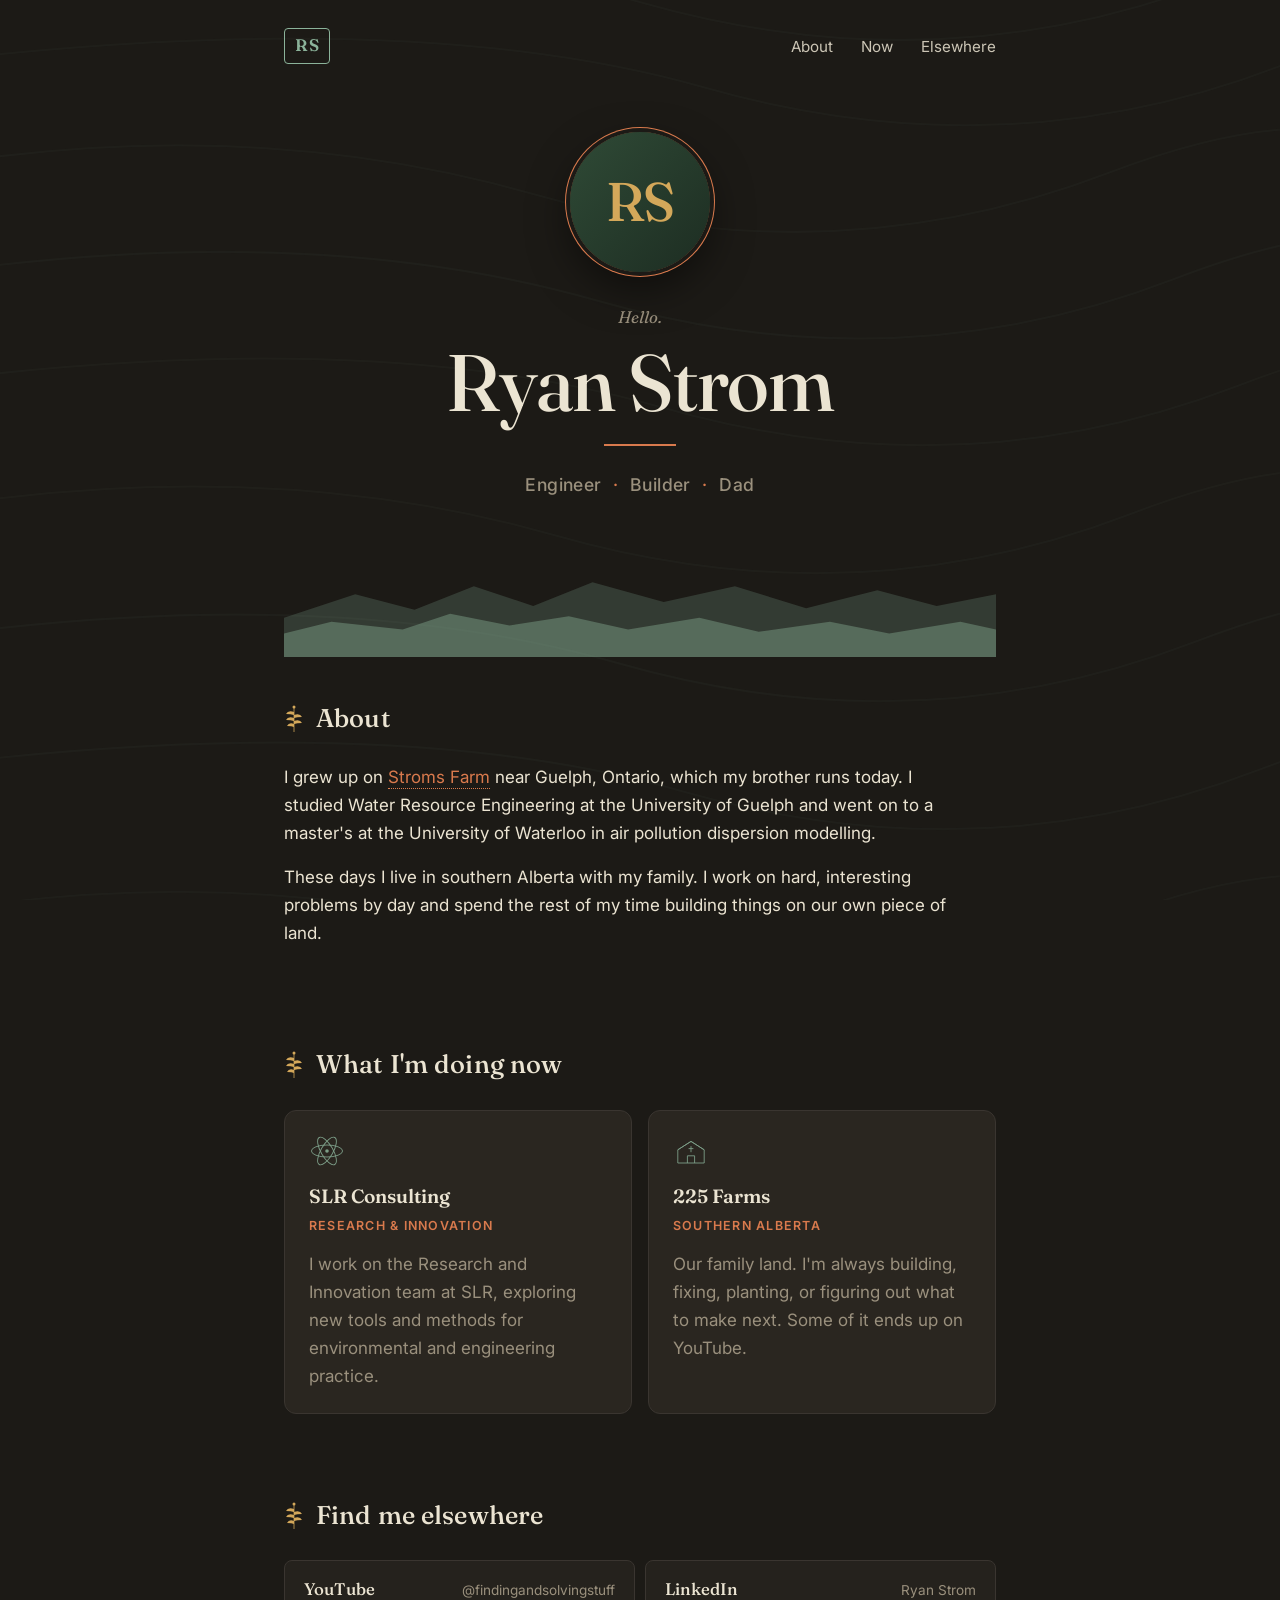
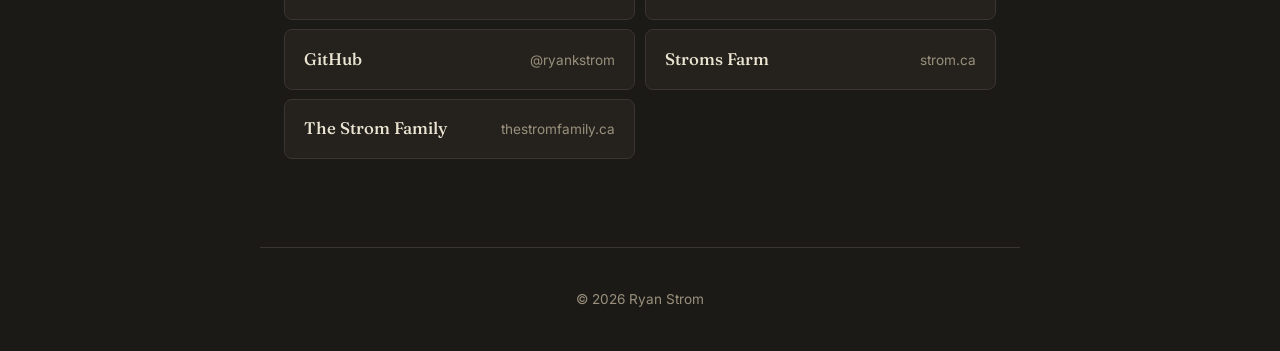
==== index.html @ e99c2437 "Initial site: dark earthy theme with topo + horizon graphics Personal landing page for Ryan Strom. P" ====
<!doctype html>
<html lang="en">
<head>
  <meta charset="utf-8">
  <meta name="viewport" content="width=device-width, initial-scale=1">
  <meta name="color-scheme" content="dark">
  <title>Ryan Strom</title>
  <meta name="description" content="Ryan Strom — engineer, builder, dad. SLR Research & Innovation. 225 Farms, southern Alberta.">
  <link rel="preconnect" href="https://fonts.googleapis.com">
  <link rel="preconnect" href="https://fonts.gstatic.com" crossorigin>
  <link rel="stylesheet" href="https://fonts.googleapis.com/css2?family=Fraunces:opsz,wght@9..144,400;9..144,500;9..144,600&family=Inter:wght@400;500;600&display=swap">
  <link rel="stylesheet" href="styles.css">
</head>
<body>
  <!-- Decorative topo lines, full-page subtle background -->
  <svg class="topo-bg" aria-hidden="true" viewBox="0 0 1200 1600" preserveAspectRatio="xMidYMid slice">
    <defs>
      <pattern id="topo" x="0" y="0" width="1200" height="1600" patternUnits="userSpaceOnUse">
        <g fill="none" stroke="currentColor" stroke-width="1">
          <path d="M -100 200 Q 200 140 480 220 T 1000 200 T 1400 240"/>
          <path d="M -100 280 Q 260 220 540 300 T 1080 280 T 1400 320"/>
          <path d="M -100 360 Q 320 300 600 380 T 1140 360 T 1400 400"/>
          <path d="M -100 440 Q 380 380 660 460 T 1200 440 T 1400 480"/>
          <path d="M -100 540 Q 220 480 500 560 T 1040 540 T 1400 580"/>
          <path d="M -100 640 Q 280 580 560 660 T 1100 640 T 1400 680"/>
          <path d="M -100 740 Q 340 680 620 760 T 1160 740 T 1400 780"/>
          <path d="M -100 860 Q 240 800 520 880 T 1060 860 T 1400 900"/>
          <path d="M -100 980 Q 300 920 580 1000 T 1120 980 T 1400 1020"/>
          <path d="M -100 1100 Q 360 1040 640 1120 T 1180 1100 T 1400 1140"/>
          <path d="M -100 1240 Q 220 1180 500 1260 T 1040 1240 T 1400 1280"/>
          <path d="M -100 1380 Q 280 1320 560 1400 T 1100 1380 T 1400 1420"/>
        </g>
      </pattern>
    </defs>
    <rect width="100%" height="100%" fill="url(#topo)"/>
  </svg>

  <header class="site-header">
    <a class="brand" href="#top">RS</a>
    <nav>
      <a href="#about">About</a>
      <a href="#now">Now</a>
      <a href="#elsewhere">Elsewhere</a>
    </nav>
  </header>

  <main id="top">
    <section class="hero">
      <div class="avatar" aria-label="Ryan Strom">
        <span class="avatar-monogram">RS</span>
        <img src="avatar.jpg" alt="Ryan Strom" onerror="this.style.display='none'">
      </div>
      <p class="eyebrow">Hello.</p>
      <h1>Ryan Strom</h1>
      <p class="tagline">Engineer <span class="dot">·</span> Builder <span class="dot">·</span> Dad</p>

      <!-- Mountain horizon -->
      <svg class="horizon" aria-hidden="true" viewBox="0 0 1200 140" preserveAspectRatio="none">
        <path class="ridge-back" d="M 0 140 L 0 90 L 120 60 L 220 80 L 320 50 L 420 75 L 520 45 L 640 70 L 760 50 L 880 78 L 1000 55 L 1100 75 L 1200 60 L 1200 140 Z"/>
        <path class="ridge-front" d="M 0 140 L 0 110 L 80 95 L 200 105 L 280 85 L 380 100 L 480 88 L 580 105 L 700 90 L 800 108 L 920 95 L 1020 110 L 1140 95 L 1200 105 L 1200 140 Z"/>
      </svg>
    </section>

    <section id="about" class="prose">
      <div class="section-head">
        <svg class="sprig" aria-hidden="true" viewBox="0 0 40 60">
          <path d="M 20 58 L 20 8" stroke="currentColor" stroke-width="1.5" fill="none"/>
          <path d="M 20 18 Q 8 14 4 22 Q 14 22 20 24 Z" fill="currentColor"/>
          <path d="M 20 24 Q 32 20 36 28 Q 26 28 20 30 Z" fill="currentColor"/>
          <path d="M 20 30 Q 8 26 4 34 Q 14 34 20 36 Z" fill="currentColor"/>
          <path d="M 20 36 Q 32 32 36 40 Q 26 40 20 42 Z" fill="currentColor"/>
          <path d="M 20 42 Q 10 38 6 46 Q 16 46 20 48 Z" fill="currentColor"/>
          <circle cx="20" cy="8" r="3" fill="currentColor"/>
        </svg>
        <h2>About</h2>
      </div>
      <p>
        I grew up on <a href="https://strom.ca">Stroms Farm</a> near Guelph, Ontario,
        which my brother runs today. I studied Water Resource Engineering at the
        University of Guelph and went on to a master's at the University of Waterloo
        in air pollution dispersion modelling.
      </p>
      <p>
        These days I live in southern Alberta with my family. I work on hard,
        interesting problems by day and spend the rest of my time building things
        on our own piece of land.
      </p>
    </section>

    <section id="now" class="now">
      <div class="section-head">
        <svg class="sprig" aria-hidden="true" viewBox="0 0 40 60">
          <path d="M 20 58 L 20 8" stroke="currentColor" stroke-width="1.5" fill="none"/>
          <path d="M 20 18 Q 8 14 4 22 Q 14 22 20 24 Z" fill="currentColor"/>
          <path d="M 20 24 Q 32 20 36 28 Q 26 28 20 30 Z" fill="currentColor"/>
          <path d="M 20 30 Q 8 26 4 34 Q 14 34 20 36 Z" fill="currentColor"/>
          <path d="M 20 36 Q 32 32 36 40 Q 26 40 20 42 Z" fill="currentColor"/>
          <path d="M 20 42 Q 10 38 6 46 Q 16 46 20 48 Z" fill="currentColor"/>
          <circle cx="20" cy="8" r="3" fill="currentColor"/>
        </svg>
        <h2>What I'm doing now</h2>
      </div>
      <div class="cards">
        <article class="card">
          <div class="card-glyph" aria-hidden="true">
            <!-- Atom / molecule for research -->
            <svg viewBox="0 0 60 60">
              <ellipse cx="30" cy="30" rx="26" ry="10" stroke="currentColor" stroke-width="1.5" fill="none"/>
              <ellipse cx="30" cy="30" rx="26" ry="10" stroke="currentColor" stroke-width="1.5" fill="none" transform="rotate(60 30 30)"/>
              <ellipse cx="30" cy="30" rx="26" ry="10" stroke="currentColor" stroke-width="1.5" fill="none" transform="rotate(120 30 30)"/>
              <circle cx="30" cy="30" r="3" fill="currentColor"/>
            </svg>
          </div>
          <h3>SLR Consulting</h3>
          <p class="card-sub">Research &amp; Innovation</p>
          <p>
            I work on the Research and Innovation team at SLR, exploring new tools
            and methods for environmental and engineering practice.
          </p>
        </article>
        <article class="card">
          <div class="card-glyph" aria-hidden="true">
            <!-- Barn silhouette for farm -->
            <svg viewBox="0 0 60 60">
              <path d="M 8 50 L 8 28 L 30 14 L 52 28 L 52 50 Z" stroke="currentColor" stroke-width="1.5" fill="none"/>
              <path d="M 8 28 L 30 14 L 52 28" stroke="currentColor" stroke-width="1.5" fill="none"/>
              <path d="M 24 50 L 24 38 L 36 38 L 36 50" stroke="currentColor" stroke-width="1.5" fill="none"/>
              <path d="M 30 22 L 30 32" stroke="currentColor" stroke-width="1.5" fill="none"/>
              <path d="M 26 26 L 34 26" stroke="currentColor" stroke-width="1.5" fill="none"/>
            </svg>
          </div>
          <h3>225 Farms</h3>
          <p class="card-sub">Southern Alberta</p>
          <p>
            Our family land. I'm always building, fixing, planting, or figuring
            out what to make next. Some of it ends up on YouTube.
          </p>
        </article>
      </div>
    </section>

    <section id="elsewhere" class="elsewhere">
      <div class="section-head">
        <svg class="sprig" aria-hidden="true" viewBox="0 0 40 60">
          <path d="M 20 58 L 20 8" stroke="currentColor" stroke-width="1.5" fill="none"/>
          <path d="M 20 18 Q 8 14 4 22 Q 14 22 20 24 Z" fill="currentColor"/>
          <path d="M 20 24 Q 32 20 36 28 Q 26 28 20 30 Z" fill="currentColor"/>
          <path d="M 20 30 Q 8 26 4 34 Q 14 34 20 36 Z" fill="currentColor"/>
          <path d="M 20 36 Q 32 32 36 40 Q 26 40 20 42 Z" fill="currentColor"/>
          <path d="M 20 42 Q 10 38 6 46 Q 16 46 20 48 Z" fill="currentColor"/>
          <circle cx="20" cy="8" r="3" fill="currentColor"/>
        </svg>
        <h2>Find me elsewhere</h2>
      </div>
      <ul class="link-grid">
        <li>
          <a href="https://www.youtube.com/@findingandsolvingstuff" rel="me">
            <span class="link-label">YouTube</span>
            <span class="link-handle">@findingandsolvingstuff</span>
          </a>
        </li>
        <li>
          <a href="https://www.linkedin.com/in/" rel="me">
            <span class="link-label">LinkedIn</span>
            <span class="link-handle">Ryan Strom</span>
          </a>
        </li>
        <li>
          <a href="https://github.com/ryankstrom" rel="me">
            <span class="link-label">GitHub</span>
            <span class="link-handle">@ryankstrom</span>
          </a>
        </li>
        <li>
          <a href="https://strom.ca">
            <span class="link-label">Stroms Farm</span>
            <span class="link-handle">strom.ca</span>
          </a>
        </li>
        <li>
          <a href="https://thestromfamily.ca">
            <span class="link-label">The Strom Family</span>
            <span class="link-handle">thestromfamily.ca</span>
          </a>
        </li>
      </ul>
    </section>
  </main>

  <footer>
    <p>&copy; <span id="year">2026</span> Ryan Strom</p>
  </footer>

  <script>
    document.getElementById('year').textContent = new Date().getFullYear();
  </script>
</body>
</html>
---- styles.css ----
:root {
  --bg: #1c1a16;
  --bg-elev: #25221d;
  --bg-card: #2a2620;
  --text: #ebe4d2;
  --muted: #9a907d;
  --forest: #8bb39a;
  --rust: #d97a4d;
  --wheat: #d4a85a;
  --hairline: #3a3530;
  --hairline-strong: #4a4339;
  --serif: "Fraunces", Georgia, "Times New Roman", serif;
  --sans: "Inter", -apple-system, BlinkMacSystemFont, "Segoe UI", system-ui, sans-serif;
}

* { box-sizing: border-box; }

html { scroll-behavior: smooth; }

body {
  margin: 0;
  background: var(--bg);
  color: var(--text);
  font-family: var(--sans);
  font-size: 17px;
  line-height: 1.65;
  -webkit-font-smoothing: antialiased;
  text-rendering: optimizeLegibility;
  position: relative;
  min-height: 100vh;
}

/* Background topo lines */
.topo-bg {
  position: fixed;
  inset: 0;
  width: 100%;
  height: 100%;
  pointer-events: none;
  color: var(--forest);
  opacity: 0.07;
  z-index: 0;
}

a { color: var(--rust); text-decoration: none; }
a:hover { text-decoration: underline; text-underline-offset: 3px; }

main, .site-header, footer {
  max-width: 760px;
  margin: 0 auto;
  padding: 0 1.5rem;
  position: relative;
  z-index: 1;
}

/* Header */
.site-header {
  display: flex;
  align-items: center;
  justify-content: space-between;
  padding-top: 1.75rem;
  padding-bottom: 1.75rem;
}

.brand {
  font-family: var(--serif);
  font-weight: 600;
  font-size: 1.05rem;
  letter-spacing: 0.06em;
  color: var(--forest);
  border: 1.5px solid var(--forest);
  padding: 0.2rem 0.6rem;
  border-radius: 4px;
  transition: background 0.15s ease, color 0.15s ease;
}
.brand:hover {
  text-decoration: none;
  background: var(--forest);
  color: var(--bg);
}

.site-header nav {
  display: flex;
  gap: 1.75rem;
}
.site-header nav a {
  color: var(--text);
  font-size: 0.95rem;
  opacity: 0.85;
  transition: opacity 0.15s ease;
}
.site-header nav a:hover {
  opacity: 1;
  text-decoration: none;
  color: var(--rust);
}

/* Hero */
.hero {
  padding: 2.5rem 0 0;
  position: relative;
  text-align: center;
}

/* Avatar */
.avatar {
  position: relative;
  width: 140px;
  height: 140px;
  margin: 0 auto 2rem;
  border-radius: 50%;
  background: linear-gradient(135deg, #2f4a36 0%, #1d2d22 100%);
  box-shadow:
    0 0 0 4px var(--bg),
    0 0 0 5px var(--rust),
    0 16px 40px rgba(0, 0, 0, 0.5);
  overflow: hidden;
  display: flex;
  align-items: center;
  justify-content: center;
}
.avatar-monogram {
  font-family: var(--serif);
  font-weight: 500;
  font-size: 3.4rem;
  color: var(--wheat);
  letter-spacing: -0.02em;
  user-select: none;
}
.avatar img {
  position: absolute;
  inset: 0;
  width: 100%;
  height: 100%;
  object-fit: cover;
  border-radius: 50%;
}

.eyebrow {
  font-family: var(--serif);
  font-style: italic;
  color: var(--muted);
  margin: 0 0 0.5rem;
  font-size: 1.05rem;
}
.hero h1 {
  font-family: var(--serif);
  font-weight: 500;
  font-size: clamp(3rem, 8vw, 5rem);
  margin: 0 0 1rem;
  line-height: 1.05;
  letter-spacing: -0.015em;
  color: var(--text);
}
.hero h1::after {
  content: "";
  display: block;
  width: 4.5rem;
  height: 2px;
  background: var(--rust);
  margin: 1.25rem auto 0;
}
.tagline {
  font-size: 1.1rem;
  color: var(--muted);
  margin: 1.5rem 0 0;
  font-weight: 500;
  letter-spacing: 0.02em;
}
.tagline .dot { color: var(--rust); margin: 0 0.4rem; }

/* Mountain horizon */
.horizon {
  display: block;
  width: 100%;
  height: 110px;
  margin-top: 3rem;
}
.ridge-back { fill: var(--forest); opacity: 0.22; }
.ridge-front { fill: var(--forest); opacity: 0.4; }

/* Sections */
section { padding: 2.5rem 0; }

.section-head {
  display: flex;
  align-items: center;
  gap: 0.75rem;
  margin-bottom: 1.5rem;
}
.section-head h2 {
  font-family: var(--serif);
  font-weight: 500;
  font-size: 1.6rem;
  color: var(--text);
  margin: 0;
  letter-spacing: 0.005em;
}
.sprig {
  width: 20px;
  height: 30px;
  color: var(--wheat);
  flex-shrink: 0;
}

/* About */
.prose p {
  margin: 0 0 1rem;
  max-width: 62ch;
  color: var(--text);
}
.prose a {
  color: var(--rust);
  border-bottom: 1px dotted var(--rust);
  padding-bottom: 1px;
}
.prose a:hover {
  border-bottom-style: solid;
  text-decoration: none;
}

/* Now / cards */
.cards {
  display: grid;
  grid-template-columns: 1fr;
  gap: 1rem;
}
@media (min-width: 640px) {
  .cards { grid-template-columns: 1fr 1fr; }
}
.card {
  background: var(--bg-card);
  border: 1px solid var(--hairline);
  border-radius: 12px;
  padding: 1.4rem 1.5rem;
  position: relative;
  transition: border-color 0.2s ease, transform 0.2s ease;
}
.card:hover {
  border-color: var(--hairline-strong);
  transform: translateY(-2px);
}
.card-glyph {
  width: 36px;
  height: 36px;
  color: var(--forest);
  margin-bottom: 0.75rem;
  opacity: 0.85;
}
.card-glyph svg {
  width: 100%;
  height: 100%;
  display: block;
}
.card h3 {
  font-family: var(--serif);
  font-weight: 600;
  font-size: 1.2rem;
  margin: 0 0 0.2rem;
  color: var(--text);
}
.card-sub {
  color: var(--rust);
  font-size: 0.78rem;
  font-weight: 600;
  text-transform: uppercase;
  letter-spacing: 0.1em;
  margin: 0 0 0.85rem;
}
.card p:last-child { margin: 0; color: var(--muted); }

/* Elsewhere */
.link-grid {
  list-style: none;
  padding: 0;
  margin: 0;
  display: grid;
  grid-template-columns: 1fr;
  gap: 0.6rem;
}
@media (min-width: 640px) {
  .link-grid { grid-template-columns: 1fr 1fr; }
}
.link-grid a {
  display: flex;
  justify-content: space-between;
  align-items: baseline;
  padding: 0.95rem 1.2rem;
  border: 1px solid var(--hairline);
  border-radius: 8px;
  background: var(--bg-elev);
  color: var(--text);
  transition: background 0.15s ease, border-color 0.15s ease, transform 0.15s ease;
}
.link-grid a:hover {
  background: var(--bg-card);
  border-color: var(--rust);
  text-decoration: none;
  transform: translateX(2px);
}
.link-label {
  font-family: var(--serif);
  font-weight: 500;
  font-size: 1.05rem;
}
.link-handle {
  color: var(--muted);
  font-size: 0.85rem;
}

/* Footer */
footer {
  padding-top: 2.5rem;
  padding-bottom: 2.5rem;
  color: var(--muted);
  font-size: 0.85rem;
  border-top: 1px solid var(--hairline);
  margin-top: 3rem;
  text-align: center;
}
footer p { margin: 0; }

@media (prefers-reduced-motion: reduce) {
  html { scroll-behavior: auto; }
  .card, .link-grid a { transition: none; }
}
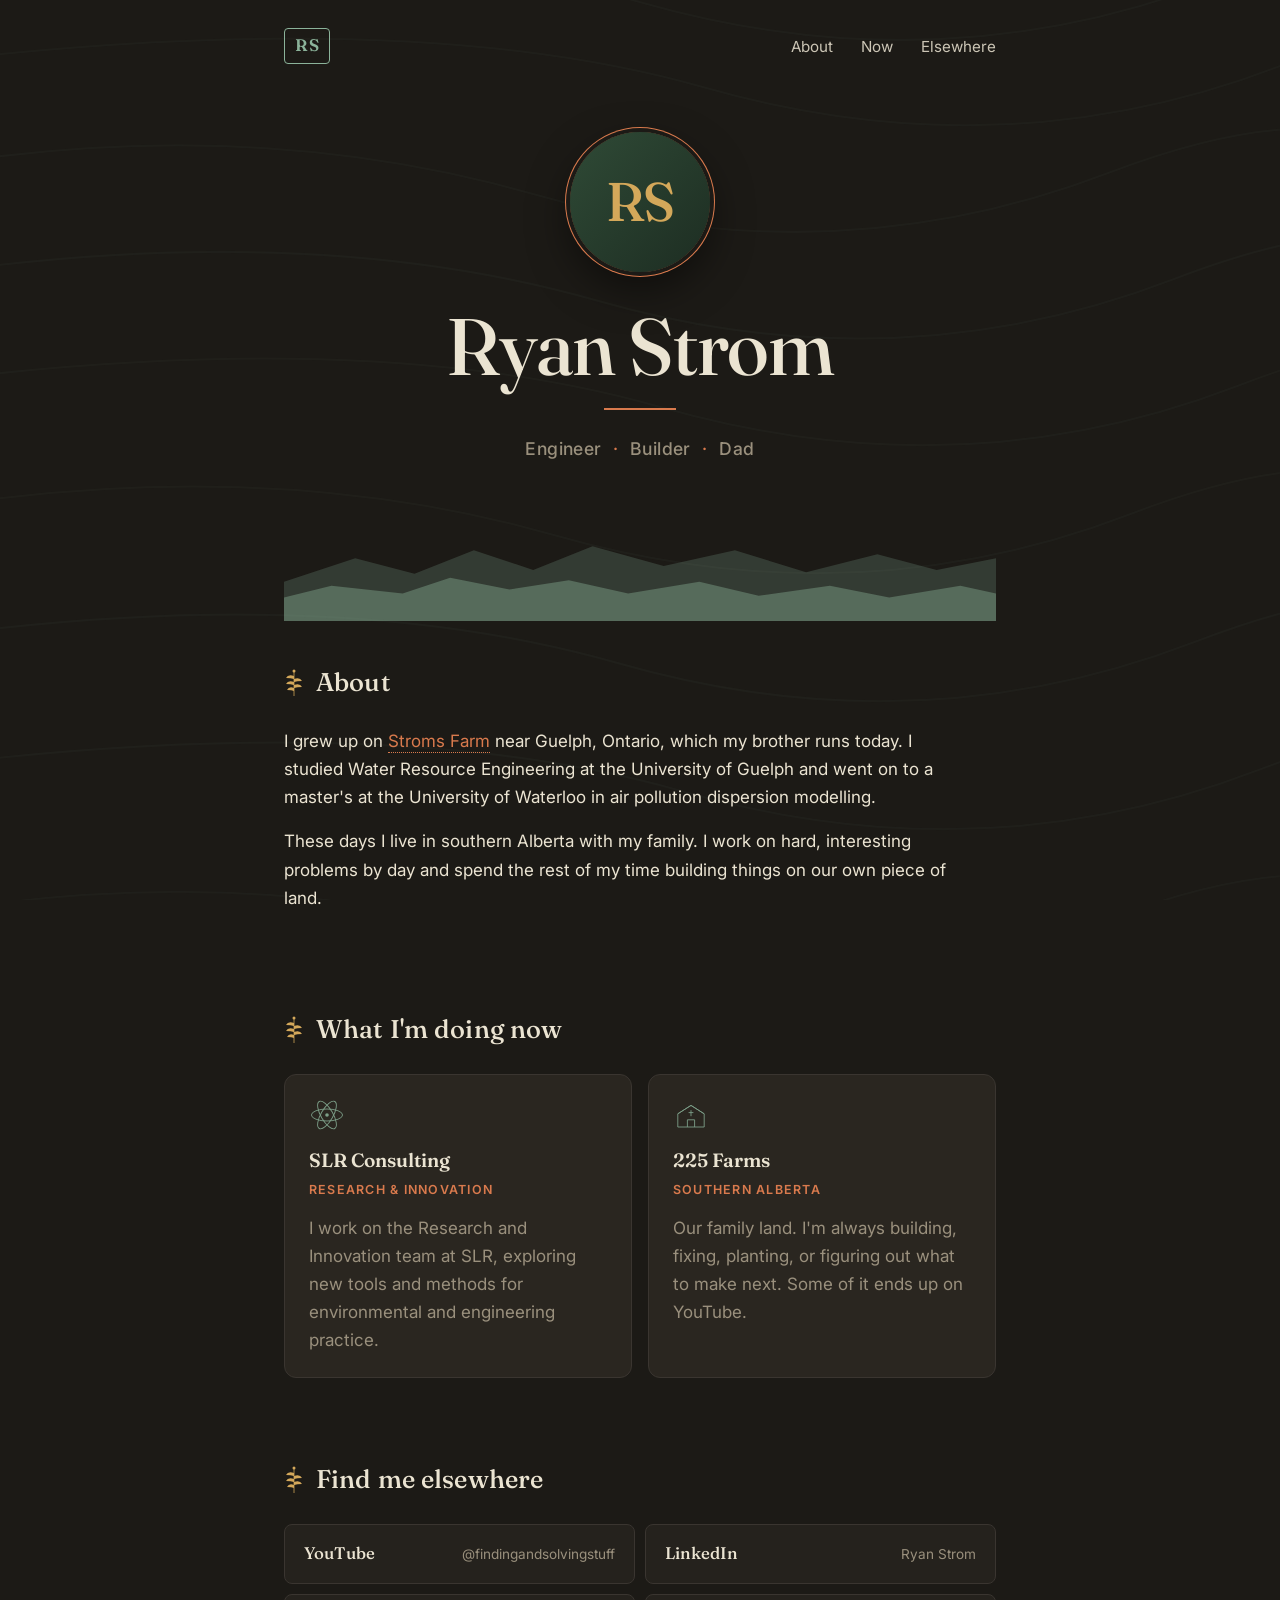
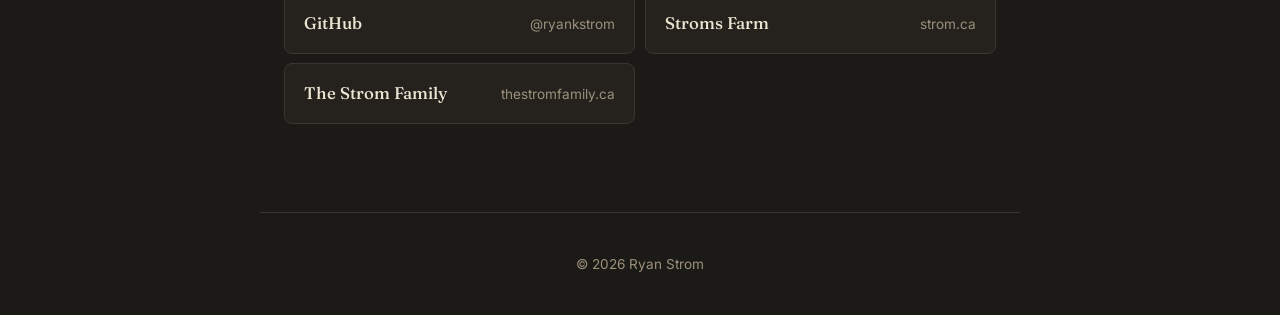
==== commit c1de9a44: "Remove 'Hello.' eyebrow from hero Co-Authored-By: Claude Opus 4.7 (1M context) <noreply@anthropic.co" ====
--- a/index.html
+++ b/index.html
@@ -50,7 +50,6 @@
         <span class="avatar-monogram">RS</span>
         <img src="avatar.jpg" alt="Ryan Strom" onerror="this.style.display='none'">
       </div>
-      <p class="eyebrow">Hello.</p>
       <h1>Ryan Strom</h1>
       <p class="tagline">Engineer <span class="dot">·</span> Builder <span class="dot">·</span> Dad</p>
 
